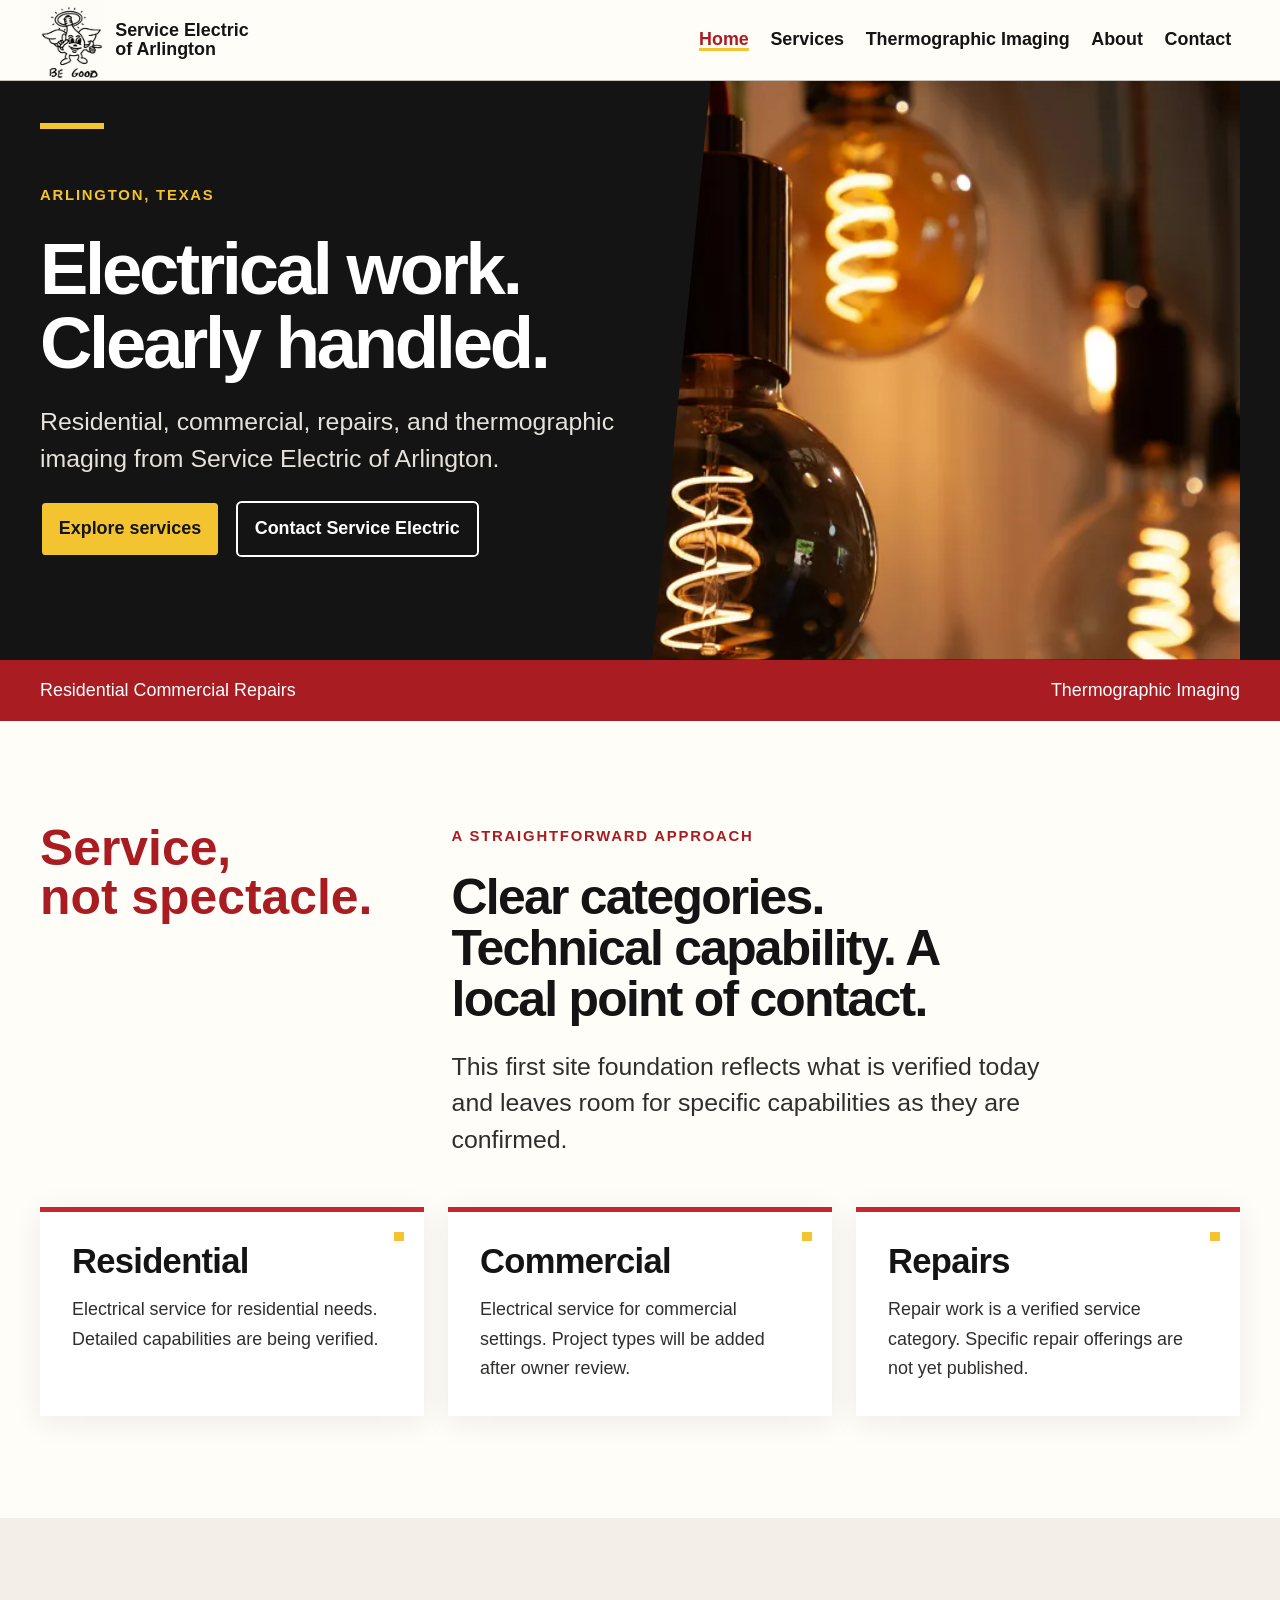
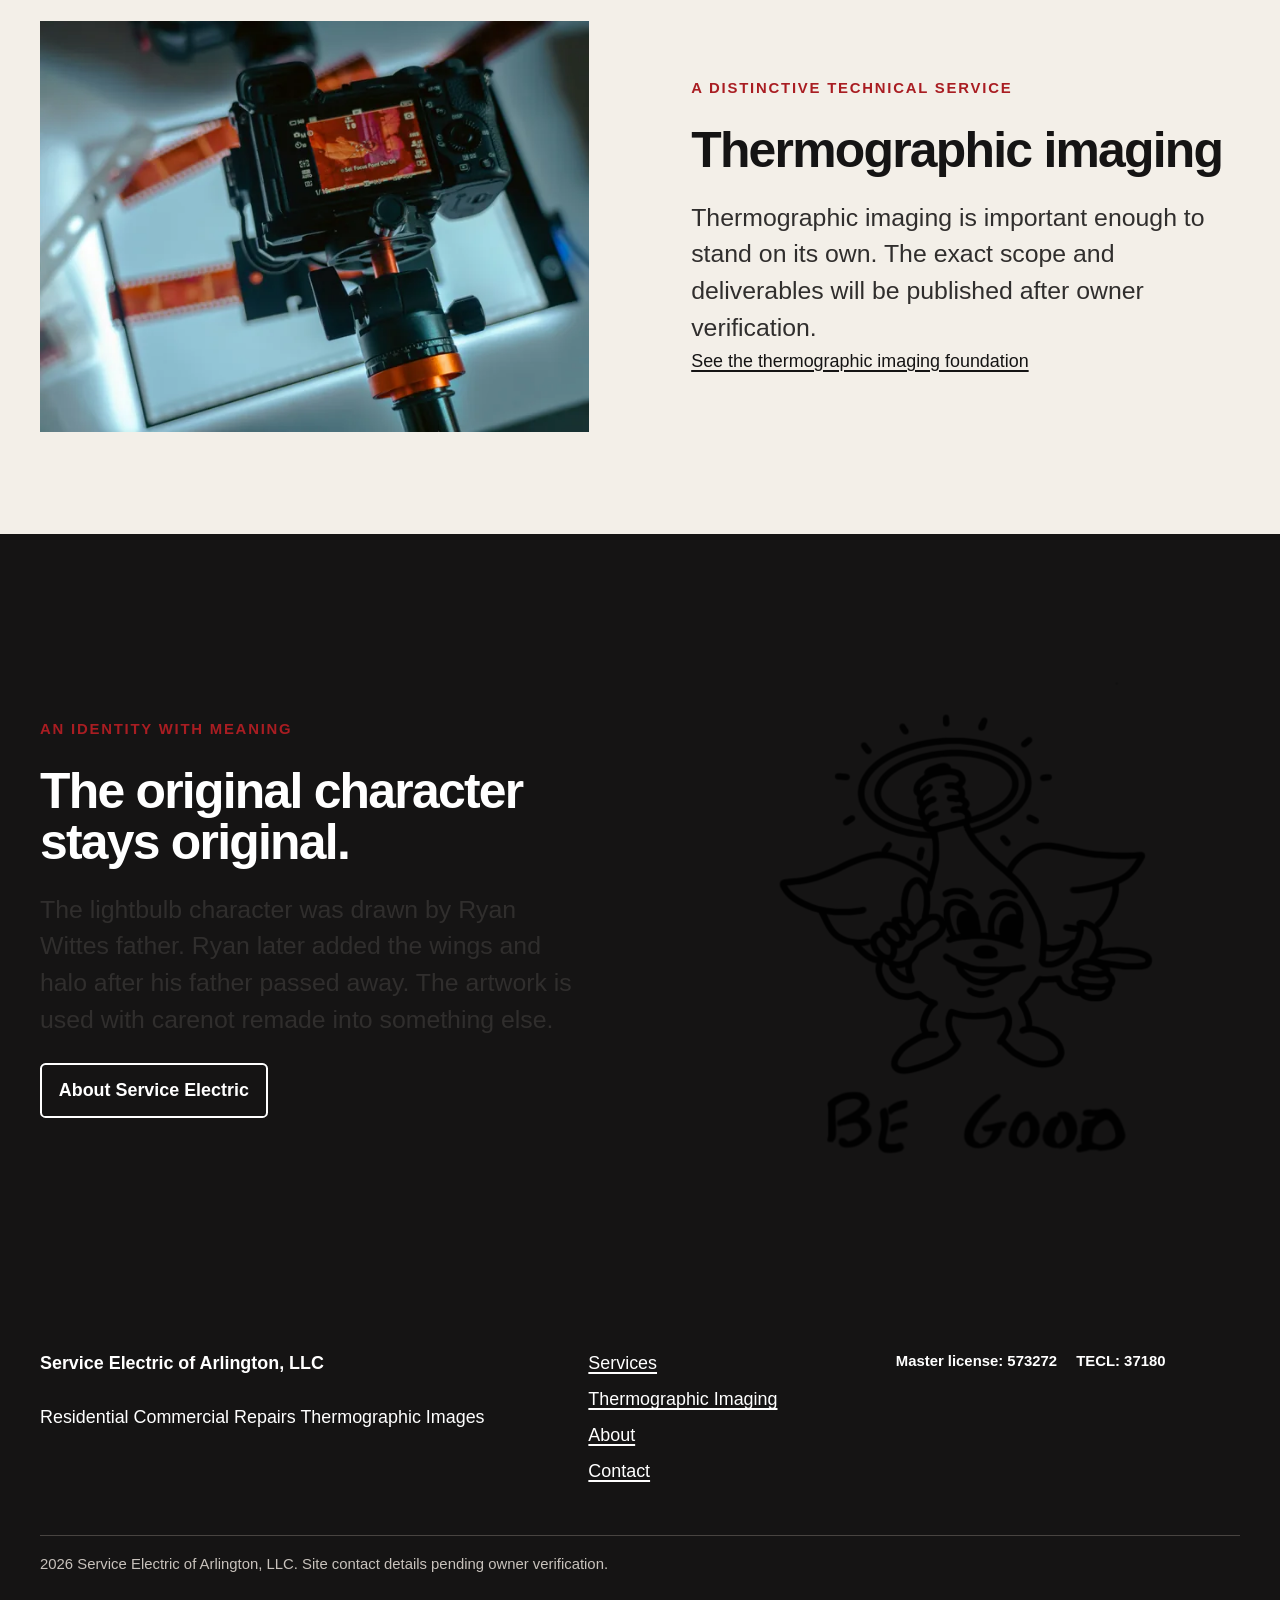
==== index.html @ 39709238 "SERVICE ELECTRIC CHECKPOINT 1 - INITIAL SITE FOUNDATION" ====
<!doctype html>
<html lang="en">
<head>
  <meta charset="utf-8"><meta name="viewport" content="width=device-width, initial-scale=1">
  <title>Service Electric of Arlington | Electrical Contractor</title>
  <meta name="description" content="Service Electric of Arlington, LLC provides residential, commercial, repair, and thermographic imaging services in Arlington, Texas.">
  <link rel="canonical" href="https://service-electric.example.invalid/" data-placeholder="Replace with verified production URL">
  <meta property="og:type" content="website"><meta property="og:title" content="Service Electric of Arlington, LLC"><meta property="og:description" content="A straightforward electrical contractor serving residential and commercial needs."><meta property="og:url" content="https://service-electric.example.invalid/" data-placeholder="Replace with verified production URL"><meta property="og:image" content="https://service-electric.example.invalid/assets/optimized/images/service-electric-logo-640.webp" data-placeholder="Replace origin before launch">
  <meta name="twitter:card" content="summary"><meta name="twitter:title" content="Service Electric of Arlington, LLC"><meta name="twitter:description" content="Residential. Commercial. Repairs. Thermographic imaging."><meta name="twitter:image" content="https://service-electric.example.invalid/assets/optimized/images/service-electric-logo-640.webp" data-placeholder="Replace origin before launch">
  <link rel="icon" href="/assets/optimized/images/service-electric-logo-160.webp" type="image/webp"><link rel="stylesheet" href="/assets/optimized/css/tokens.css"><link rel="stylesheet" href="/assets/optimized/css/base.css"><link rel="stylesheet" href="/assets/optimized/css/components.css"><link rel="stylesheet" href="/assets/optimized/css/pages.css"><script src="/assets/optimized/js/navigation.js" defer></script>
  <script type="application/ld+json">{"@context":"https://schema.org","@type":"Electrician","name":"Service Electric of Arlington, LLC","description":"Residential and commercial electrical services, repairs, and thermographic imaging.","identifier":[{"@type":"PropertyValue","name":"Master license","value":"573272"},{"@type":"PropertyValue","name":"Texas Electrical Contractor License","value":"37180"}]}</script>
</head>
<body><a class="skip-link" href="#main">Skip to main content</a>
<header class="site-header"><div class="shell nav-wrap"><a class="brand" href="/" aria-label="Service Electric of Arlington home"><img src="/assets/optimized/images/service-electric-logo-160.webp" width="160" height="199" alt=""><span>Service Electric<br>of Arlington</span></a><button class="nav-toggle" type="button" data-nav-toggle aria-expanded="false" aria-controls="site-navigation">Menu</button><nav class="site-nav" id="site-navigation" data-navigation data-open="false" aria-label="Primary"><ul><li><a href="/" aria-current="page">Home</a></li><li><a href="/services.html">Services</a></li><li><a href="/thermographic-imaging.html">Thermographic Imaging</a></li><li><a href="/about.html">About</a></li><li><a href="/contact.html">Contact</a></li></ul></nav></div></header>
<main id="main">
  <section class="hero"><div class="shell hero__grid"><div class="hero__copy stack"><p class="eyebrow">Arlington, Texas</p><h1>Electrical work.<br>Clearly handled.</h1><p class="kicker">Residential, commercial, repairs, and thermographic imaging from Service Electric of Arlington.</p><div class="button-row"><a class="button" href="/services.html">Explore services</a><a class="button button--outline" href="/contact.html">Contact Service Electric</a></div></div><picture class="hero__media"><source srcset="/assets/optimized/images/hero-lighting-720.webp 720w, /assets/optimized/images/hero-lighting-1200.webp 1200w, /assets/optimized/images/hero-lighting-1800.webp 1800w" sizes="(min-width: 768px) 50vw, 100vw"><img src="/assets/optimized/images/hero-lighting-1200.webp" width="1200" height="800" alt="Warm exposed lightbulbs in an interior setting" fetchpriority="high"></picture></div></section>
  <div class="meta-strip"><div class="shell meta-strip__inner"><p>Residential <span aria-hidden="true"></span> Commercial <span aria-hidden="true"></span> Repairs</p><p>Thermographic Imaging</p></div></div>
  <section class="section"><div class="shell"><div class="home-proof"><p class="home-proof__mark">Service,<br>not spectacle.</p><div class="stack reading"><p class="eyebrow">A straightforward approach</p><h2>Clear categories. Technical capability. A local point of contact.</h2><p class="kicker">This first site foundation reflects what is verified today and leaves room for specific capabilities as they are confirmed.</p></div></div><div class="cards"><article class="card"><h3>Residential</h3><p>Electrical service for residential needs. Detailed capabilities are being verified.</p></article><article class="card"><h3>Commercial</h3><p>Electrical service for commercial settings. Project types will be added after owner review.</p></article><article class="card"><h3>Repairs</h3><p>Repair work is a verified service category. Specific repair offerings are not yet published.</p></article></div></div></section>
  <section class="section section--paper-deep"><div class="shell media-split"><div class="media-frame"><picture><source srcset="/assets/optimized/images/thermal-camera-640.webp 640w, /assets/optimized/images/thermal-camera-960.webp 960w, /assets/optimized/images/thermal-camera-1440.webp 1440w" sizes="(min-width: 768px) 45vw, 100vw"><img src="/assets/optimized/images/thermal-camera-960.webp" width="960" height="720" alt="Thermal imaging camera positioned near electrical equipment" loading="lazy"></picture></div><div class="stack"><p class="eyebrow">A distinctive technical service</p><h2>Thermographic imaging</h2><p class="kicker">Thermographic imaging is important enough to stand on its own. The exact scope and deliverables will be published after owner verification.</p><a href="/thermographic-imaging.html">See the thermographic imaging foundation</a></div></div></section>
  <section class="section section--ink"><div class="shell media-split media-split--reverse"><img class="about-logo" src="/assets/optimized/images/service-electric-logo-640.webp" width="640" height="797" alt="Service Electric's hand-drawn lightbulb character with wings and a halo" loading="lazy"><div class="stack"><p class="eyebrow">An identity with meaning</p><h2>The original character stays original.</h2><p class="kicker">The lightbulb character was drawn by Ryan Wittes father. Ryan later added the wings and halo after his father passed away. The artwork is used with carenot remade into something else.</p><a class="button button--outline" href="/about.html">About Service Electric</a></div></div></section>
</main>
<footer class="footer"><div class="shell"><div class="footer__grid"><div class="stack"><strong>Service Electric of Arlington, LLC</strong><p>Residential <span aria-hidden="true"></span> Commercial <span aria-hidden="true"></span> Repairs <span aria-hidden="true"></span> Thermographic Images</p></div><nav aria-label="Footer"><ul><li><a href="/services.html">Services</a></li><li><a href="/thermographic-imaging.html">Thermographic Imaging</a></li><li><a href="/about.html">About</a></li><li><a href="/contact.html">Contact</a></li></ul></nav><div class="license-line"><span>Master license: 573272</span><span>TECL: 37180</span></div></div><p class="footer__bottom"> <span id="copyright-year">2026</span> Service Electric of Arlington, LLC. Site contact details pending owner verification.</p></div></footer>
</body></html>
---- assets/optimized/css/tokens.css ----
:root {
  --red-700: #a91d22;
  --red-600: #c6262d;
  --red-500: #de3036;
  --yellow-500: #f4c430;
  --yellow-300: #ffe078;
  --ink-950: #151414;
  --ink-800: #302e2d;
  --steel-600: #666260;
  --steel-300: #c8c2bc;
  --paper: #fffdf8;
  --paper-deep: #f3efe8;
  --white: #fff;
  --thermal-blue: #283b76;
  --font-sans: "Arial", "Helvetica Neue", sans-serif;
  --font-display: "Arial Narrow", "Roboto Condensed", "Helvetica Neue", sans-serif;
  --step--1: clamp(0.84rem, 0.81rem + 0.15vw, 0.94rem);
  --step-0: clamp(1rem, 0.96rem + 0.2vw, 1.13rem);
  --step-1: clamp(1.2rem, 1.08rem + 0.59vw, 1.58rem);
  --step-2: clamp(1.44rem, 1.2rem + 1.2vw, 2.2rem);
  --step-3: clamp(1.73rem, 1.26rem + 2.32vw, 3.2rem);
  --step-4: clamp(2.07rem, 1.25rem + 4.1vw, 4.7rem);
  --space-1: 0.5rem;
  --space-2: 0.75rem;
  --space-3: 1rem;
  --space-4: 1.5rem;
  --space-5: 2rem;
  --space-6: 3rem;
  --space-7: clamp(4rem, 8vw, 7rem);
  --content: 75rem;
  --reading: 43rem;
  --radius: 0.35rem;
  --shadow: 0 1.25rem 3.5rem rgb(21 20 20 / 14%);
}
---- assets/optimized/css/base.css ----
*, *::before, *::after { box-sizing: border-box; }
html { color-scheme: light; scroll-behavior: smooth; }
body {
  margin: 0;
  background: var(--paper);
  color: var(--ink-950);
  font-family: var(--font-sans);
  font-size: var(--step-0);
  line-height: 1.65;
  text-rendering: optimizeLegibility;
}
img { display: block; max-width: 100%; height: auto; }
a { color: inherit; text-decoration-thickness: 0.09em; text-underline-offset: 0.18em; }
a:hover { text-decoration-color: var(--red-600); }
button, input, textarea { font: inherit; }
button { cursor: pointer; }
:focus-visible { outline: 0.2rem solid var(--yellow-500); outline-offset: 0.2rem; }
h1, h2, h3 { font-family: var(--font-display); line-height: 1.02; margin: 0; text-wrap: balance; }
h1 { font-size: var(--step-4); letter-spacing: -0.045em; }
h2 { font-size: var(--step-3); letter-spacing: -0.035em; }
h3 { font-size: var(--step-2); letter-spacing: -0.02em; }
p { margin: 0; }
ul { margin: 0; padding: 0; }
.skip-link { position: fixed; top: 0.5rem; left: 0.5rem; z-index: 100; padding: 0.65rem 1rem; background: var(--ink-950); color: var(--white); transform: translateY(-150%); }
.skip-link:focus { transform: none; }
.shell { width: min(100% - 2rem, var(--content)); margin-inline: auto; }
.reading { max-width: var(--reading); }
.eyebrow { color: var(--red-700); font-size: var(--step--1); font-weight: 800; letter-spacing: 0.12em; text-transform: uppercase; }
.kicker { max-width: 38rem; color: var(--ink-800); font-size: var(--step-1); line-height: 1.48; }
.stack > * + * { margin-top: var(--space-4); }
.section { padding-block: var(--space-7); }
.section--ink { background: var(--ink-950); color: var(--white); }
.section--paper-deep { background: var(--paper-deep); }
.button { display: inline-flex; min-height: 3rem; align-items: center; justify-content: center; border: 0.13rem solid var(--ink-950); border-radius: var(--radius); padding: 0.7rem 1.05rem; background: var(--yellow-500); color: var(--ink-950); font-weight: 800; text-decoration: none; }
.button:hover { background: var(--yellow-300); text-decoration: none; }
.button--outline { background: transparent; color: currentColor; border-color: currentColor; }
.button--outline:hover { background: var(--white); color: var(--ink-950); }
.button-row { display: flex; flex-wrap: wrap; gap: var(--space-3); }
.notice { border-left: 0.3rem solid var(--yellow-500); padding: var(--space-4); background: var(--paper-deep); color: var(--ink-800); }
.license-line { display: flex; flex-wrap: wrap; gap: 0.4rem 1.2rem; font-size: var(--step--1); font-weight: 700; }
@media (prefers-reduced-motion: reduce) { html { scroll-behavior: auto; } *, *::before, *::after { animation-duration: 0.01ms !important; animation-iteration-count: 1 !important; transition-duration: 0.01ms !important; } }
---- assets/optimized/css/components.css ----
.site-header { position: relative; z-index: 20; border-bottom: 1px solid var(--steel-300); background: rgb(255 253 248 / 96%); }
.nav-wrap { min-height: 5rem; display: flex; align-items: center; justify-content: space-between; gap: 1rem; }
.brand { display: flex; align-items: center; gap: 0.7rem; font-weight: 900; line-height: 1.05; text-decoration: none; }
.brand img { width: 4rem; height: auto; mix-blend-mode: multiply; }
.brand span { max-width: 11rem; }
.nav-toggle { display: inline-flex; min-width: 3rem; min-height: 3rem; align-items: center; justify-content: center; border: 0.1rem solid var(--ink-950); border-radius: var(--radius); background: transparent; font-weight: 800; }
.site-nav { display: none; position: absolute; inset: 100% 0 auto; border-bottom: 1px solid var(--steel-300); background: var(--paper); padding: 1rem; box-shadow: var(--shadow); }
.site-nav[data-open="true"] { display: block; }
.site-nav ul { list-style: none; }
.site-nav a { display: block; min-height: 2.75rem; padding: 0.6rem; font-weight: 750; text-decoration: none; }
.site-nav a[aria-current="page"] { color: var(--red-700); text-decoration: underline; text-decoration-color: var(--yellow-500); text-decoration-thickness: 0.2rem; }
.hero { overflow: hidden; background: var(--ink-950); color: var(--white); }
.hero__grid { display: grid; }
.hero__copy { position: relative; z-index: 1; padding-block: clamp(3.5rem, 8vw, 7.5rem); }
.hero__copy::before { content: ""; position: absolute; width: 4rem; height: 0.42rem; top: 2.6rem; background: var(--yellow-500); }
.hero__media { min-height: 19rem; }
.hero__media img { width: 100%; height: 100%; object-fit: cover; }
.hero .eyebrow { color: var(--yellow-500); }
.hero .kicker { color: #e5e1db; }
.page-intro { border-bottom: 1px solid var(--steel-300); padding-block: clamp(3rem, 7vw, 6rem); }
.page-intro__grid { display: grid; gap: var(--space-5); }
.cards { display: grid; gap: var(--space-4); margin-top: var(--space-6); }
.card { position: relative; border-top: 0.32rem solid var(--red-600); padding: var(--space-5); background: var(--white); box-shadow: 0 0.4rem 1.8rem rgb(21 20 20 / 8%); }
.card::after { content: ""; position: absolute; right: 1.25rem; top: 1.25rem; width: 0.6rem; height: 0.6rem; background: var(--yellow-500); }
.card p { margin-top: var(--space-3); color: var(--ink-800); }
.media-split { display: grid; gap: var(--space-5); align-items: center; }
.media-frame { position: relative; }
.media-frame::after { content: ""; position: absolute; inset: auto -0.55rem -0.55rem auto; width: 45%; height: 35%; z-index: -1; background: var(--yellow-500); }
.media-frame img { width: 100%; aspect-ratio: 4 / 3; object-fit: cover; }
.service-list { list-style: none; display: grid; gap: 1px; background: var(--steel-300); border: 1px solid var(--steel-300); }
.service-list li { display: grid; gap: 0.35rem; padding: var(--space-4); background: var(--paper); }
.service-list strong { font-size: var(--step-1); }
.meta-strip { background: var(--red-700); color: var(--white); }
.meta-strip__inner { display: flex; flex-wrap: wrap; justify-content: space-between; gap: 1rem; padding-block: 1rem; }
.footer { padding-block: var(--space-6) var(--space-4); background: var(--ink-950); color: var(--white); }
.footer__grid { display: grid; gap: var(--space-5); }
.footer img { width: 8rem; padding: 0.4rem; background: var(--white); mix-blend-mode: screen; }
.footer nav ul { list-style: none; display: grid; gap: 0.4rem; }
.footer__bottom { margin-top: var(--space-6); padding-top: var(--space-3); border-top: 1px solid #484441; color: #c8c2bc; font-size: var(--step--1); }
.contact-grid { display: grid; gap: var(--space-4); }
.contact-slot { min-height: 9rem; border: 1px dashed var(--steel-600); padding: var(--space-4); }
.contact-slot dt { font-weight: 800; }
.contact-slot dd { margin: 0.4rem 0 0; color: var(--steel-600); }
@media (min-width: 48rem) {
  .nav-toggle { display: none; }
  .site-nav { display: block; position: static; border: 0; background: transparent; padding: 0; box-shadow: none; }
  .site-nav ul { display: flex; align-items: center; gap: 0.25rem; }
  .site-nav a { padding-inline: 0.55rem; }
  .hero__grid { grid-template-columns: minmax(0, 1.02fr) minmax(21rem, 0.98fr); }
  .hero__media { min-height: 36rem; clip-path: polygon(10% 0, 100% 0, 100% 100%, 0 100%); }
  .cards { grid-template-columns: repeat(3, 1fr); }
  .media-split { grid-template-columns: repeat(2, minmax(0, 1fr)); gap: clamp(3rem, 8vw, 7rem); }
  .media-split--reverse > :first-child { order: 2; }
  .page-intro__grid { grid-template-columns: 0.9fr 1.1fr; align-items: end; }
  .contact-grid { grid-template-columns: repeat(2, 1fr); }
  .footer__grid { grid-template-columns: 1.5fr 0.8fr 1fr; }
}
---- assets/optimized/css/pages.css ----
.home-proof { display: grid; gap: var(--space-5); }
.home-proof__mark { color: var(--red-700); font-family: var(--font-display); font-size: var(--step-3); font-weight: 900; line-height: 1; }
.thermal-band { position: relative; background: var(--thermal-blue); color: var(--white); }
.thermal-band::before { content: ""; position: absolute; inset: 0; opacity: 0.13; background: linear-gradient(115deg, var(--thermal-blue), var(--red-500) 65%, var(--yellow-500)); }
.thermal-band .shell { position: relative; }
.process { counter-reset: steps; display: grid; gap: var(--space-4); list-style: none; }
.process li { counter-increment: steps; display: grid; grid-template-columns: 3rem 1fr; gap: 1rem; align-items: start; }
.process li::before { content: counter(steps, decimal-leading-zero); color: var(--red-700); font-size: var(--step-1); font-weight: 900; }
.about-logo { width: min(100%, 29rem); margin-inline: auto; padding: 2rem; background: var(--white); mix-blend-mode: multiply; }
.fact-list { list-style: none; border-top: 1px solid var(--steel-300); }
.fact-list li { display: grid; grid-template-columns: minmax(8rem, 0.45fr) 1fr; gap: 1rem; padding-block: 0.9rem; border-bottom: 1px solid var(--steel-300); }
.fact-list strong { color: var(--red-700); }
@media (min-width: 48rem) { .home-proof { grid-template-columns: 0.65fr 1.35fr; align-items: start; } .process { grid-template-columns: repeat(3, 1fr); } .process li { grid-template-columns: 1fr; } }
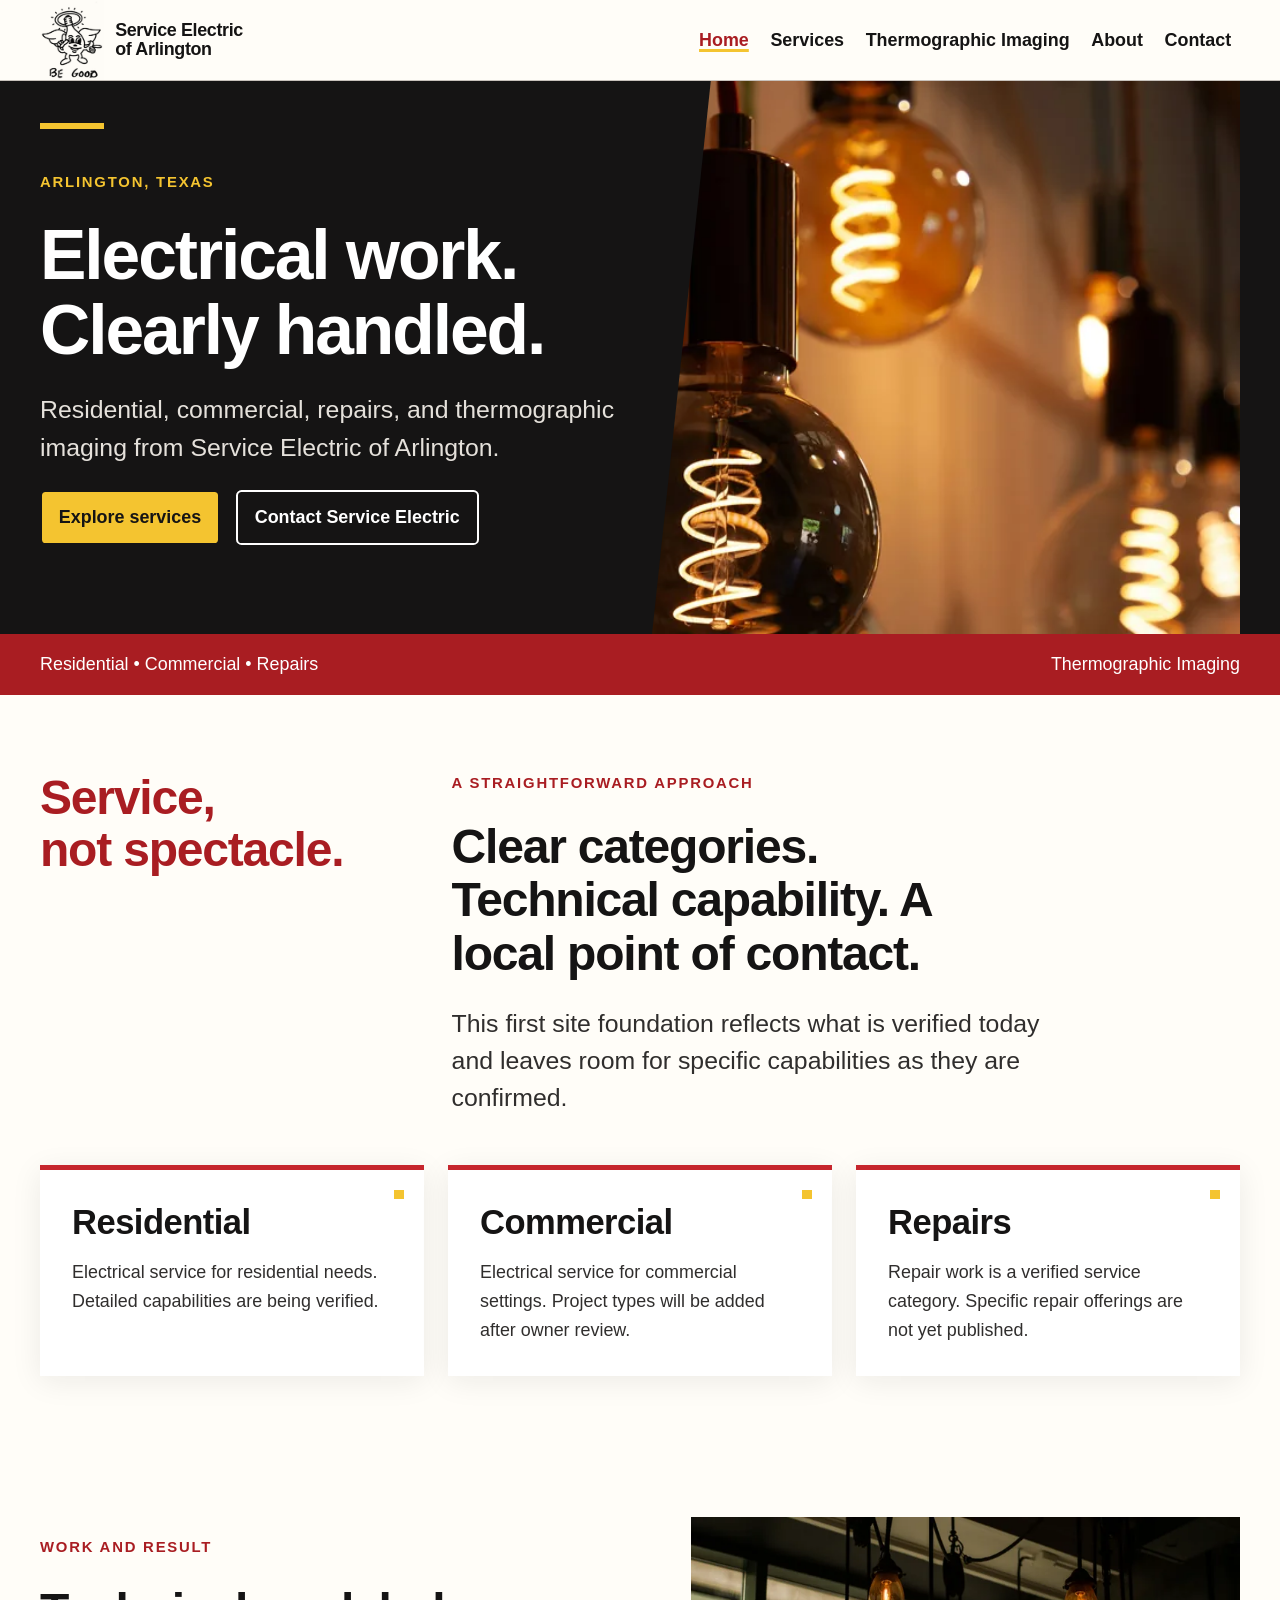
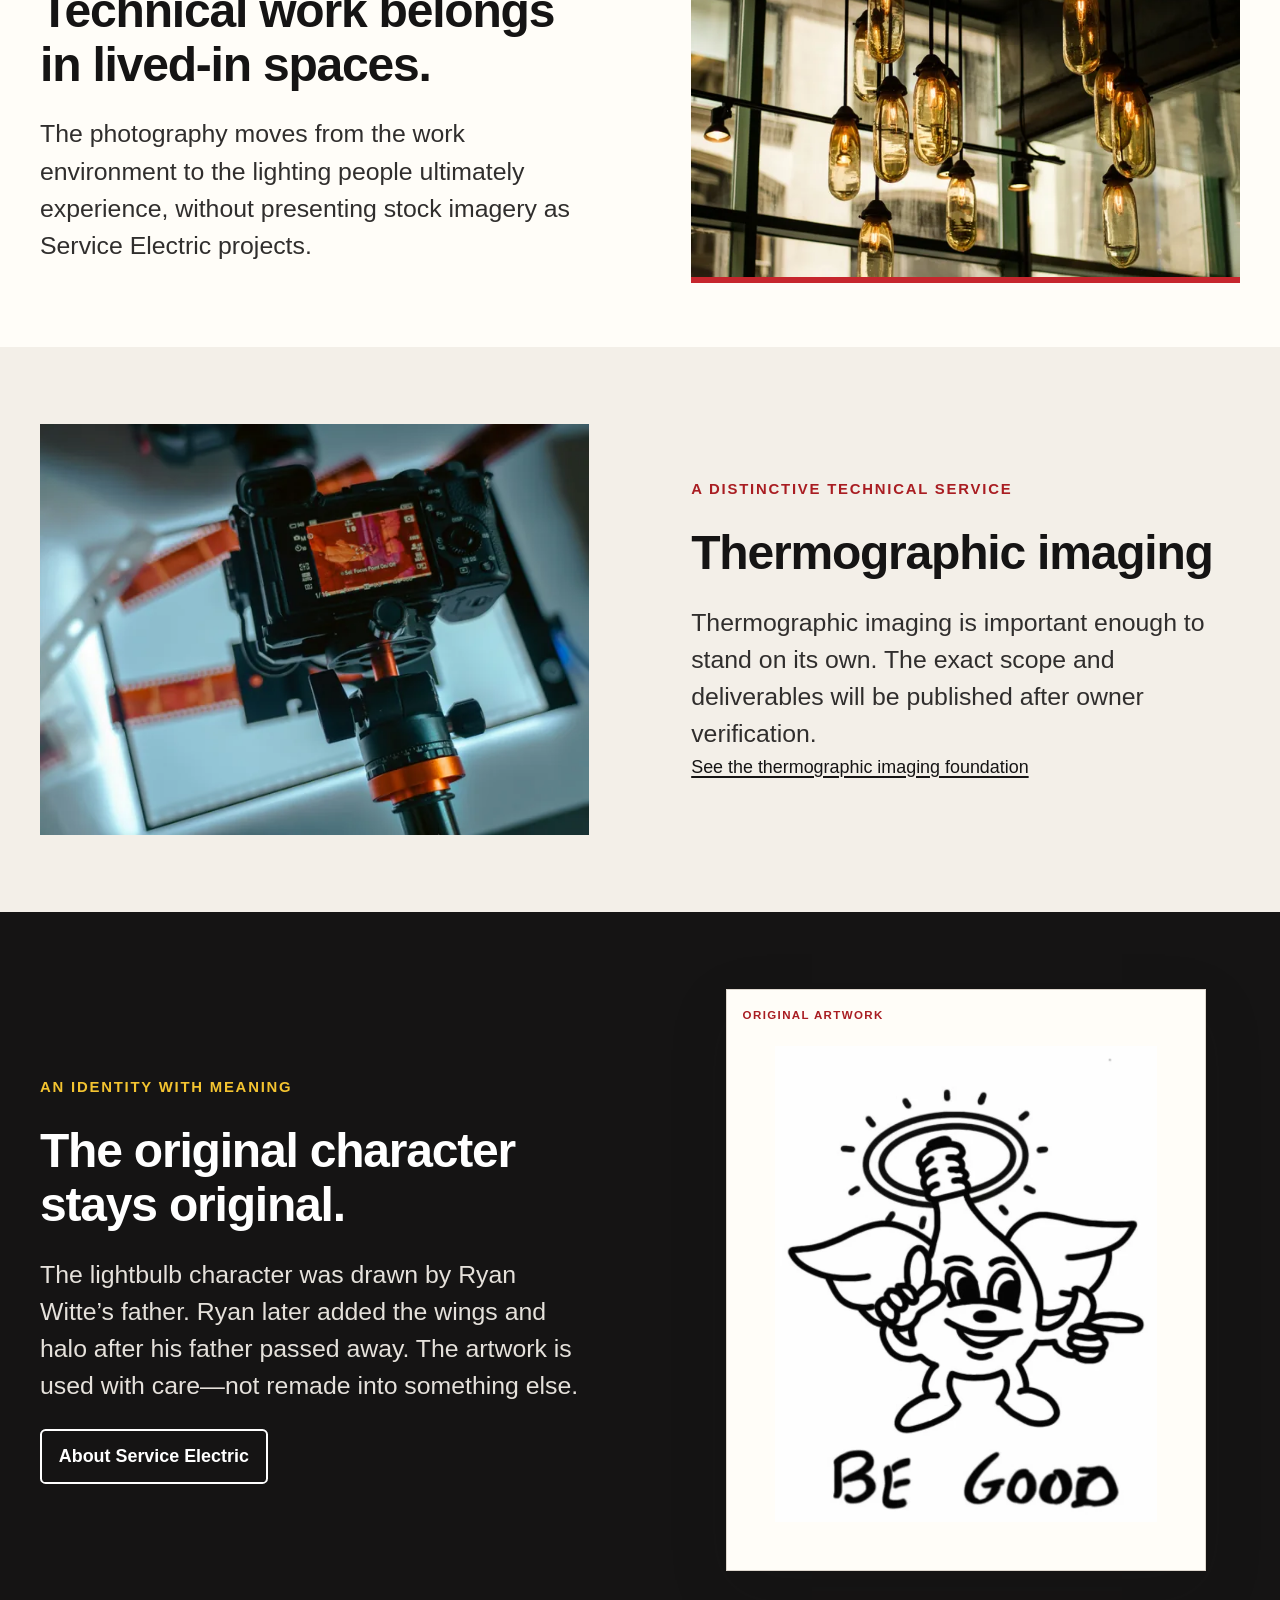
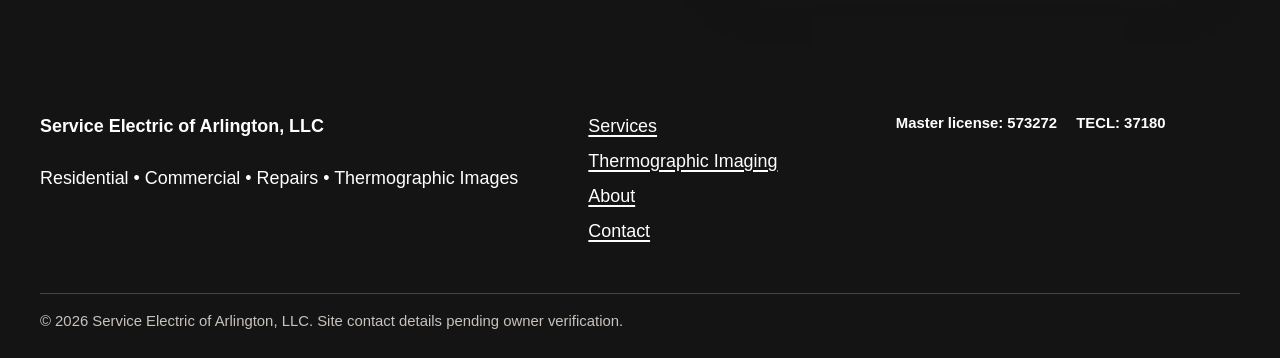
==== commit bebaebd1: "SERVICE ELECTRIC CHECKPOINT 2 - VISUAL REFINEMENT" ====
--- a/index.html
+++ b/index.html
@@ -13,13 +13,14 @@
 <body><a class="skip-link" href="#main">Skip to main content</a>
 <header class="site-header"><div class="shell nav-wrap"><a class="brand" href="/" aria-label="Service Electric of Arlington home"><img src="/assets/optimized/images/service-electric-logo-160.webp" width="160" height="199" alt=""><span>Service Electric<br>of Arlington</span></a><button class="nav-toggle" type="button" data-nav-toggle aria-expanded="false" aria-controls="site-navigation">Menu</button><nav class="site-nav" id="site-navigation" data-navigation data-open="false" aria-label="Primary"><ul><li><a href="/" aria-current="page">Home</a></li><li><a href="/services.html">Services</a></li><li><a href="/thermographic-imaging.html">Thermographic Imaging</a></li><li><a href="/about.html">About</a></li><li><a href="/contact.html">Contact</a></li></ul></nav></div></header>
 <main id="main">
-  <section class="hero"><div class="shell hero__grid"><div class="hero__copy stack"><p class="eyebrow">Arlington, Texas</p><h1>Electrical work.<br>Clearly handled.</h1><p class="kicker">Residential, commercial, repairs, and thermographic imaging from Service Electric of Arlington.</p><div class="button-row"><a class="button" href="/services.html">Explore services</a><a class="button button--outline" href="/contact.html">Contact Service Electric</a></div></div><picture class="hero__media"><source srcset="/assets/optimized/images/hero-lighting-720.webp 720w, /assets/optimized/images/hero-lighting-1200.webp 1200w, /assets/optimized/images/hero-lighting-1800.webp 1800w" sizes="(min-width: 768px) 50vw, 100vw"><img src="/assets/optimized/images/hero-lighting-1200.webp" width="1200" height="800" alt="Warm exposed lightbulbs in an interior setting" fetchpriority="high"></picture></div></section>
-  <div class="meta-strip"><div class="shell meta-strip__inner"><p>Residential <span aria-hidden="true"></span> Commercial <span aria-hidden="true"></span> Repairs</p><p>Thermographic Imaging</p></div></div>
+  <section class="hero"><div class="shell hero__grid"><div class="hero__copy stack"><p class="eyebrow">Arlington, Texas</p><h1>Electrical work. Clearly handled.</h1><p class="kicker">Residential, commercial, repairs, and thermographic imaging from Service Electric of Arlington.</p><div class="button-row"><a class="button" href="/services.html">Explore services</a><a class="button button--outline" href="/contact.html">Contact Service Electric</a></div></div><picture class="hero__media"><source srcset="/assets/optimized/images/hero-lighting-720.webp 720w, /assets/optimized/images/hero-lighting-1200.webp 1200w, /assets/optimized/images/hero-lighting-1800.webp 1800w" sizes="(min-width: 768px) 50vw, 100vw"><img src="/assets/optimized/images/hero-lighting-1200.webp" width="1200" height="800" alt="Warm exposed lightbulbs in an interior setting" fetchpriority="high"></picture></div></section>
+  <div class="meta-strip"><div class="shell meta-strip__inner"><p>Residential <span aria-hidden="true">&bull;</span> Commercial <span aria-hidden="true">&bull;</span> Repairs</p><p>Thermographic Imaging</p></div></div>
   <section class="section"><div class="shell"><div class="home-proof"><p class="home-proof__mark">Service,<br>not spectacle.</p><div class="stack reading"><p class="eyebrow">A straightforward approach</p><h2>Clear categories. Technical capability. A local point of contact.</h2><p class="kicker">This first site foundation reflects what is verified today and leaves room for specific capabilities as they are confirmed.</p></div></div><div class="cards"><article class="card"><h3>Residential</h3><p>Electrical service for residential needs. Detailed capabilities are being verified.</p></article><article class="card"><h3>Commercial</h3><p>Electrical service for commercial settings. Project types will be added after owner review.</p></article><article class="card"><h3>Repairs</h3><p>Repair work is a verified service category. Specific repair offerings are not yet published.</p></article></div></div></section>
+  <section class="section section--compact"><div class="shell media-split"><div class="stack"><p class="eyebrow">Work and result</p><h2>Technical work belongs in lived-in spaces.</h2><p class="kicker">The photography moves from the work environment to the lighting people ultimately experience, without presenting stock imagery as Service Electric projects.</p></div><div class="wide-photo"><picture><source srcset="/assets/optimized/images/finished-lighting-720.webp 720w, /assets/optimized/images/finished-lighting-1200.webp 1200w, /assets/optimized/images/finished-lighting-1800.webp 1800w" sizes="(min-width: 768px) 48vw, 100vw"><img src="/assets/optimized/images/finished-lighting-1200.webp" width="1200" height="800" alt="Warm pendant lighting in a finished interior" loading="lazy"></picture></div></div></section>
   <section class="section section--paper-deep"><div class="shell media-split"><div class="media-frame"><picture><source srcset="/assets/optimized/images/thermal-camera-640.webp 640w, /assets/optimized/images/thermal-camera-960.webp 960w, /assets/optimized/images/thermal-camera-1440.webp 1440w" sizes="(min-width: 768px) 45vw, 100vw"><img src="/assets/optimized/images/thermal-camera-960.webp" width="960" height="720" alt="Thermal imaging camera positioned near electrical equipment" loading="lazy"></picture></div><div class="stack"><p class="eyebrow">A distinctive technical service</p><h2>Thermographic imaging</h2><p class="kicker">Thermographic imaging is important enough to stand on its own. The exact scope and deliverables will be published after owner verification.</p><a href="/thermographic-imaging.html">See the thermographic imaging foundation</a></div></div></section>
-  <section class="section section--ink"><div class="shell media-split media-split--reverse"><img class="about-logo" src="/assets/optimized/images/service-electric-logo-640.webp" width="640" height="797" alt="Service Electric's hand-drawn lightbulb character with wings and a halo" loading="lazy"><div class="stack"><p class="eyebrow">An identity with meaning</p><h2>The original character stays original.</h2><p class="kicker">The lightbulb character was drawn by Ryan Wittes father. Ryan later added the wings and halo after his father passed away. The artwork is used with carenot remade into something else.</p><a class="button button--outline" href="/about.html">About Service Electric</a></div></div></section>
+  <section class="section identity-section"><div class="shell media-split media-split--reverse"><div class="artwork-panel"><img class="about-logo" src="/assets/optimized/images/service-electric-logo-640.webp" width="640" height="797" alt="Service Electric's hand-drawn lightbulb character with wings and a halo" loading="lazy"></div><div class="stack"><p class="eyebrow">An identity with meaning</p><h2>The original character stays original.</h2><p class="kicker">The lightbulb character was drawn by Ryan Witte&rsquo;s father. Ryan later added the wings and halo after his father passed away. The artwork is used with care&mdash;not remade into something else.</p><a class="button button--outline" href="/about.html">About Service Electric</a></div></div></section>
 </main>
-<footer class="footer"><div class="shell"><div class="footer__grid"><div class="stack"><strong>Service Electric of Arlington, LLC</strong><p>Residential <span aria-hidden="true"></span> Commercial <span aria-hidden="true"></span> Repairs <span aria-hidden="true"></span> Thermographic Images</p></div><nav aria-label="Footer"><ul><li><a href="/services.html">Services</a></li><li><a href="/thermographic-imaging.html">Thermographic Imaging</a></li><li><a href="/about.html">About</a></li><li><a href="/contact.html">Contact</a></li></ul></nav><div class="license-line"><span>Master license: 573272</span><span>TECL: 37180</span></div></div><p class="footer__bottom"> <span id="copyright-year">2026</span> Service Electric of Arlington, LLC. Site contact details pending owner verification.</p></div></footer>
+<footer class="footer"><div class="shell"><div class="footer__grid"><div class="stack"><strong>Service Electric of Arlington, LLC</strong><p>Residential <span aria-hidden="true">&bull;</span> Commercial <span aria-hidden="true">&bull;</span> Repairs <span aria-hidden="true">&bull;</span> Thermographic Images</p></div><nav aria-label="Footer"><ul><li><a href="/services.html">Services</a></li><li><a href="/thermographic-imaging.html">Thermographic Imaging</a></li><li><a href="/about.html">About</a></li><li><a href="/contact.html">Contact</a></li></ul></nav><div class="license-line"><span>Master license: 573272</span><span>TECL: 37180</span></div></div><p class="footer__bottom">&copy; <span id="copyright-year">2026</span> Service Electric of Arlington, LLC. Site contact details pending owner verification.</p></div></footer>
 </body></html>
 
 
--- a/assets/optimized/css/tokens.css
+++ b/assets/optimized/css/tokens.css
@@ -12,21 +12,21 @@
   --paper-deep: #f3efe8;
   --white: #fff;
   --thermal-blue: #283b76;
-  --font-sans: "Arial", "Helvetica Neue", sans-serif;
-  --font-display: "Arial Narrow", "Roboto Condensed", "Helvetica Neue", sans-serif;
+  --font-sans: "Segoe UI", "Helvetica Neue", Arial, sans-serif;
+  --font-display: "Trebuchet MS", "Aptos Display", "Segoe UI", Arial, sans-serif;
   --step--1: clamp(0.84rem, 0.81rem + 0.15vw, 0.94rem);
   --step-0: clamp(1rem, 0.96rem + 0.2vw, 1.13rem);
   --step-1: clamp(1.2rem, 1.08rem + 0.59vw, 1.58rem);
   --step-2: clamp(1.44rem, 1.2rem + 1.2vw, 2.2rem);
-  --step-3: clamp(1.73rem, 1.26rem + 2.32vw, 3.2rem);
-  --step-4: clamp(2.07rem, 1.25rem + 4.1vw, 4.7rem);
+  --step-3: clamp(1.8rem, 1.4rem + 2vw, 3rem);
+  --step-4: clamp(2.25rem, 1.55rem + 3.5vw, 4.35rem);
   --space-1: 0.5rem;
   --space-2: 0.75rem;
   --space-3: 1rem;
   --space-4: 1.5rem;
   --space-5: 2rem;
   --space-6: 3rem;
-  --space-7: clamp(4rem, 8vw, 7rem);
+  --space-7: clamp(3.5rem, 6vw, 5.75rem);
   --content: 75rem;
   --reading: 43rem;
   --radius: 0.35rem;
--- a/assets/optimized/css/base.css
+++ b/assets/optimized/css/base.css
@@ -6,7 +6,7 @@
   color: var(--ink-950);
   font-family: var(--font-sans);
   font-size: var(--step-0);
-  line-height: 1.65;
+  line-height: 1.6;
   text-rendering: optimizeLegibility;
 }
 img { display: block; max-width: 100%; height: auto; }
@@ -15,10 +15,10 @@
 button, input, textarea { font: inherit; }
 button { cursor: pointer; }
 :focus-visible { outline: 0.2rem solid var(--yellow-500); outline-offset: 0.2rem; }
-h1, h2, h3 { font-family: var(--font-display); line-height: 1.02; margin: 0; text-wrap: balance; }
-h1 { font-size: var(--step-4); letter-spacing: -0.045em; }
-h2 { font-size: var(--step-3); letter-spacing: -0.035em; }
-h3 { font-size: var(--step-2); letter-spacing: -0.02em; }
+h1, h2, h3 { font-family: var(--font-display); margin: 0; font-weight: 800; text-wrap: balance; }
+h1 { max-width: 15ch; font-size: var(--step-4); line-height: 1.07; letter-spacing: -0.03em; }
+h2 { max-width: 21ch; font-size: var(--step-3); line-height: 1.12; letter-spacing: -0.025em; }
+h3 { font-size: var(--step-2); line-height: 1.18; letter-spacing: -0.015em; }
 p { margin: 0; }
 ul { margin: 0; padding: 0; }
 .skip-link { position: fixed; top: 0.5rem; left: 0.5rem; z-index: 100; padding: 0.65rem 1rem; background: var(--ink-950); color: var(--white); transform: translateY(-150%); }
@@ -26,9 +26,11 @@
 .shell { width: min(100% - 2rem, var(--content)); margin-inline: auto; }
 .reading { max-width: var(--reading); }
 .eyebrow { color: var(--red-700); font-size: var(--step--1); font-weight: 800; letter-spacing: 0.12em; text-transform: uppercase; }
-.kicker { max-width: 38rem; color: var(--ink-800); font-size: var(--step-1); line-height: 1.48; }
+.kicker { max-width: 39rem; color: var(--ink-800); font-size: var(--step-1); line-height: 1.5; }
 .stack > * + * { margin-top: var(--space-4); }
+.stack--tight > * + * { margin-top: var(--space-3); }
 .section { padding-block: var(--space-7); }
+.section--compact { padding-block: clamp(2.75rem, 5vw, 4.5rem); }
 .section--ink { background: var(--ink-950); color: var(--white); }
 .section--paper-deep { background: var(--paper-deep); }
 .button { display: inline-flex; min-height: 3rem; align-items: center; justify-content: center; border: 0.13rem solid var(--ink-950); border-radius: var(--radius); padding: 0.7rem 1.05rem; background: var(--yellow-500); color: var(--ink-950); font-weight: 800; text-decoration: none; }
@@ -39,3 +41,4 @@
 .notice { border-left: 0.3rem solid var(--yellow-500); padding: var(--space-4); background: var(--paper-deep); color: var(--ink-800); }
 .license-line { display: flex; flex-wrap: wrap; gap: 0.4rem 1.2rem; font-size: var(--step--1); font-weight: 700; }
 @media (prefers-reduced-motion: reduce) { html { scroll-behavior: auto; } *, *::before, *::after { animation-duration: 0.01ms !important; animation-iteration-count: 1 !important; transition-duration: 0.01ms !important; } }
+@media (max-width: 30rem) { h1 { max-width: 16ch; } .button-row { align-items: stretch; flex-direction: column; } }
--- a/assets/optimized/css/components.css
+++ b/assets/optimized/css/components.css
@@ -2,7 +2,7 @@
 .nav-wrap { min-height: 5rem; display: flex; align-items: center; justify-content: space-between; gap: 1rem; }
 .brand { display: flex; align-items: center; gap: 0.7rem; font-weight: 900; line-height: 1.05; text-decoration: none; }
 .brand img { width: 4rem; height: auto; mix-blend-mode: multiply; }
-.brand span { max-width: 11rem; }
+.brand span { max-width: 11rem; font-family: var(--font-display); letter-spacing: -0.02em; }
 .nav-toggle { display: inline-flex; min-width: 3rem; min-height: 3rem; align-items: center; justify-content: center; border: 0.1rem solid var(--ink-950); border-radius: var(--radius); background: transparent; font-weight: 800; }
 .site-nav { display: none; position: absolute; inset: 100% 0 auto; border-bottom: 1px solid var(--steel-300); background: var(--paper); padding: 1rem; box-shadow: var(--shadow); }
 .site-nav[data-open="true"] { display: block; }
@@ -11,15 +11,15 @@
 .site-nav a[aria-current="page"] { color: var(--red-700); text-decoration: underline; text-decoration-color: var(--yellow-500); text-decoration-thickness: 0.2rem; }
 .hero { overflow: hidden; background: var(--ink-950); color: var(--white); }
 .hero__grid { display: grid; }
-.hero__copy { position: relative; z-index: 1; padding-block: clamp(3.5rem, 8vw, 7.5rem); }
+.hero__copy { position: relative; z-index: 1; padding-block: clamp(3.75rem, 7vw, 6.25rem); }
 .hero__copy::before { content: ""; position: absolute; width: 4rem; height: 0.42rem; top: 2.6rem; background: var(--yellow-500); }
 .hero__media { min-height: 19rem; }
 .hero__media img { width: 100%; height: 100%; object-fit: cover; }
 .hero .eyebrow { color: var(--yellow-500); }
 .hero .kicker { color: #e5e1db; }
-.page-intro { border-bottom: 1px solid var(--steel-300); padding-block: clamp(3rem, 7vw, 6rem); }
+.page-intro { border-bottom: 1px solid var(--steel-300); padding-block: clamp(3rem, 5.5vw, 5rem); }
 .page-intro__grid { display: grid; gap: var(--space-5); }
-.cards { display: grid; gap: var(--space-4); margin-top: var(--space-6); }
+.cards { display: grid; gap: var(--space-4); margin-top: clamp(2rem, 4vw, 3rem); }
 .card { position: relative; border-top: 0.32rem solid var(--red-600); padding: var(--space-5); background: var(--white); box-shadow: 0 0.4rem 1.8rem rgb(21 20 20 / 8%); }
 .card::after { content: ""; position: absolute; right: 1.25rem; top: 1.25rem; width: 0.6rem; height: 0.6rem; background: var(--yellow-500); }
 .card p { margin-top: var(--space-3); color: var(--ink-800); }
@@ -27,12 +27,20 @@
 .media-frame { position: relative; }
 .media-frame::after { content: ""; position: absolute; inset: auto -0.55rem -0.55rem auto; width: 45%; height: 35%; z-index: -1; background: var(--yellow-500); }
 .media-frame img { width: 100%; aspect-ratio: 4 / 3; object-fit: cover; }
+.photo-pair { display: grid; grid-template-columns: 0.82fr 1.18fr; gap: clamp(0.75rem, 2vw, 1.5rem); align-items: end; }
+.photo-pair picture:first-child { margin-bottom: clamp(1.5rem, 5vw, 4rem); }
+.photo-pair img { width: 100%; height: 100%; object-fit: cover; }
+.photo-pair picture:first-child img { aspect-ratio: 4 / 5; }
+.photo-pair picture:last-child img { aspect-ratio: 4 / 3; }
+.wide-photo { position: relative; overflow: hidden; }
+.wide-photo img { width: 100%; aspect-ratio: 3 / 2; object-fit: cover; }
+.wide-photo::after { content: ""; position: absolute; inset: auto 0 0; height: 0.4rem; background: var(--red-600); }
 .service-list { list-style: none; display: grid; gap: 1px; background: var(--steel-300); border: 1px solid var(--steel-300); }
 .service-list li { display: grid; gap: 0.35rem; padding: var(--space-4); background: var(--paper); }
 .service-list strong { font-size: var(--step-1); }
 .meta-strip { background: var(--red-700); color: var(--white); }
 .meta-strip__inner { display: flex; flex-wrap: wrap; justify-content: space-between; gap: 1rem; padding-block: 1rem; }
-.footer { padding-block: var(--space-6) var(--space-4); background: var(--ink-950); color: var(--white); }
+.footer { padding-block: clamp(2.5rem, 5vw, 4rem) var(--space-4); background: var(--ink-950); color: var(--white); }
 .footer__grid { display: grid; gap: var(--space-5); }
 .footer img { width: 8rem; padding: 0.4rem; background: var(--white); mix-blend-mode: screen; }
 .footer nav ul { list-style: none; display: grid; gap: 0.4rem; }
@@ -41,17 +49,17 @@
 .contact-slot { min-height: 9rem; border: 1px dashed var(--steel-600); padding: var(--space-4); }
 .contact-slot dt { font-weight: 800; }
 .contact-slot dd { margin: 0.4rem 0 0; color: var(--steel-600); }
-@media (min-width: 48rem) {
+@media (min-width: 56rem) {
   .nav-toggle { display: none; }
   .site-nav { display: block; position: static; border: 0; background: transparent; padding: 0; box-shadow: none; }
   .site-nav ul { display: flex; align-items: center; gap: 0.25rem; }
   .site-nav a { padding-inline: 0.55rem; }
   .hero__grid { grid-template-columns: minmax(0, 1.02fr) minmax(21rem, 0.98fr); }
-  .hero__media { min-height: 36rem; clip-path: polygon(10% 0, 100% 0, 100% 100%, 0 100%); }
+  .hero__media { min-height: 34rem; clip-path: polygon(10% 0, 100% 0, 100% 100%, 0 100%); }
   .cards { grid-template-columns: repeat(3, 1fr); }
   .media-split { grid-template-columns: repeat(2, minmax(0, 1fr)); gap: clamp(3rem, 8vw, 7rem); }
   .media-split--reverse > :first-child { order: 2; }
-  .page-intro__grid { grid-template-columns: 0.9fr 1.1fr; align-items: end; }
+  .page-intro__grid { grid-template-columns: 1.15fr 0.85fr; align-items: end; }
   .contact-grid { grid-template-columns: repeat(2, 1fr); }
   .footer__grid { grid-template-columns: 1.5fr 0.8fr 1fr; }
 }
--- a/assets/optimized/css/pages.css
+++ b/assets/optimized/css/pages.css
@@ -1,13 +1,21 @@
 .home-proof { display: grid; gap: var(--space-5); }
-.home-proof__mark { color: var(--red-700); font-family: var(--font-display); font-size: var(--step-3); font-weight: 900; line-height: 1; }
+.home-proof__mark { color: var(--red-700); font-family: var(--font-display); font-size: var(--step-3); font-weight: 800; line-height: 1.08; letter-spacing: -0.025em; }
 .thermal-band { position: relative; background: var(--thermal-blue); color: var(--white); }
 .thermal-band::before { content: ""; position: absolute; inset: 0; opacity: 0.13; background: linear-gradient(115deg, var(--thermal-blue), var(--red-500) 65%, var(--yellow-500)); }
 .thermal-band .shell { position: relative; }
 .process { counter-reset: steps; display: grid; gap: var(--space-4); list-style: none; }
 .process li { counter-increment: steps; display: grid; grid-template-columns: 3rem 1fr; gap: 1rem; align-items: start; }
 .process li::before { content: counter(steps, decimal-leading-zero); color: var(--red-700); font-size: var(--step-1); font-weight: 900; }
-.about-logo { width: min(100%, 29rem); margin-inline: auto; padding: 2rem; background: var(--white); mix-blend-mode: multiply; }
+.identity-section { background: var(--ink-950); color: var(--white); }
+.identity-section .eyebrow { color: var(--yellow-500); }
+.identity-section .kicker { color: #e5e1db; }
+.artwork-panel { position: relative; width: min(100%, 30rem); margin-inline: auto; padding: clamp(2.5rem, 5vw, 3.5rem) clamp(1.5rem, 4vw, 3rem) clamp(1.5rem, 4vw, 3rem); background: var(--paper); border: 1px solid #ded7ce; box-shadow: var(--shadow); }
+.artwork-panel::before { content: "Original artwork"; position: absolute; inset: 1rem auto auto 1rem; color: var(--red-700); font-size: 0.72rem; font-weight: 800; letter-spacing: 0.12em; text-transform: uppercase; }
+.about-logo { width: 100%; margin-inline: auto; background: var(--paper); }
+.thermal-gallery { display: grid; gap: var(--space-4); margin-top: clamp(2rem, 5vw, 4rem); }
+.thermal-gallery img { width: 100%; aspect-ratio: 4 / 3; object-fit: cover; }
+.thermal-gallery picture:nth-child(2) { margin-top: clamp(0rem, 4vw, 3rem); }
 .fact-list { list-style: none; border-top: 1px solid var(--steel-300); }
 .fact-list li { display: grid; grid-template-columns: minmax(8rem, 0.45fr) 1fr; gap: 1rem; padding-block: 0.9rem; border-bottom: 1px solid var(--steel-300); }
 .fact-list strong { color: var(--red-700); }
-@media (min-width: 48rem) { .home-proof { grid-template-columns: 0.65fr 1.35fr; align-items: start; } .process { grid-template-columns: repeat(3, 1fr); } .process li { grid-template-columns: 1fr; } }
+@media (min-width: 56rem) { .home-proof { grid-template-columns: 0.65fr 1.35fr; align-items: start; } .process { grid-template-columns: repeat(3, 1fr); } .process li { grid-template-columns: 1fr; } .thermal-gallery { grid-template-columns: repeat(2, 1fr); } }
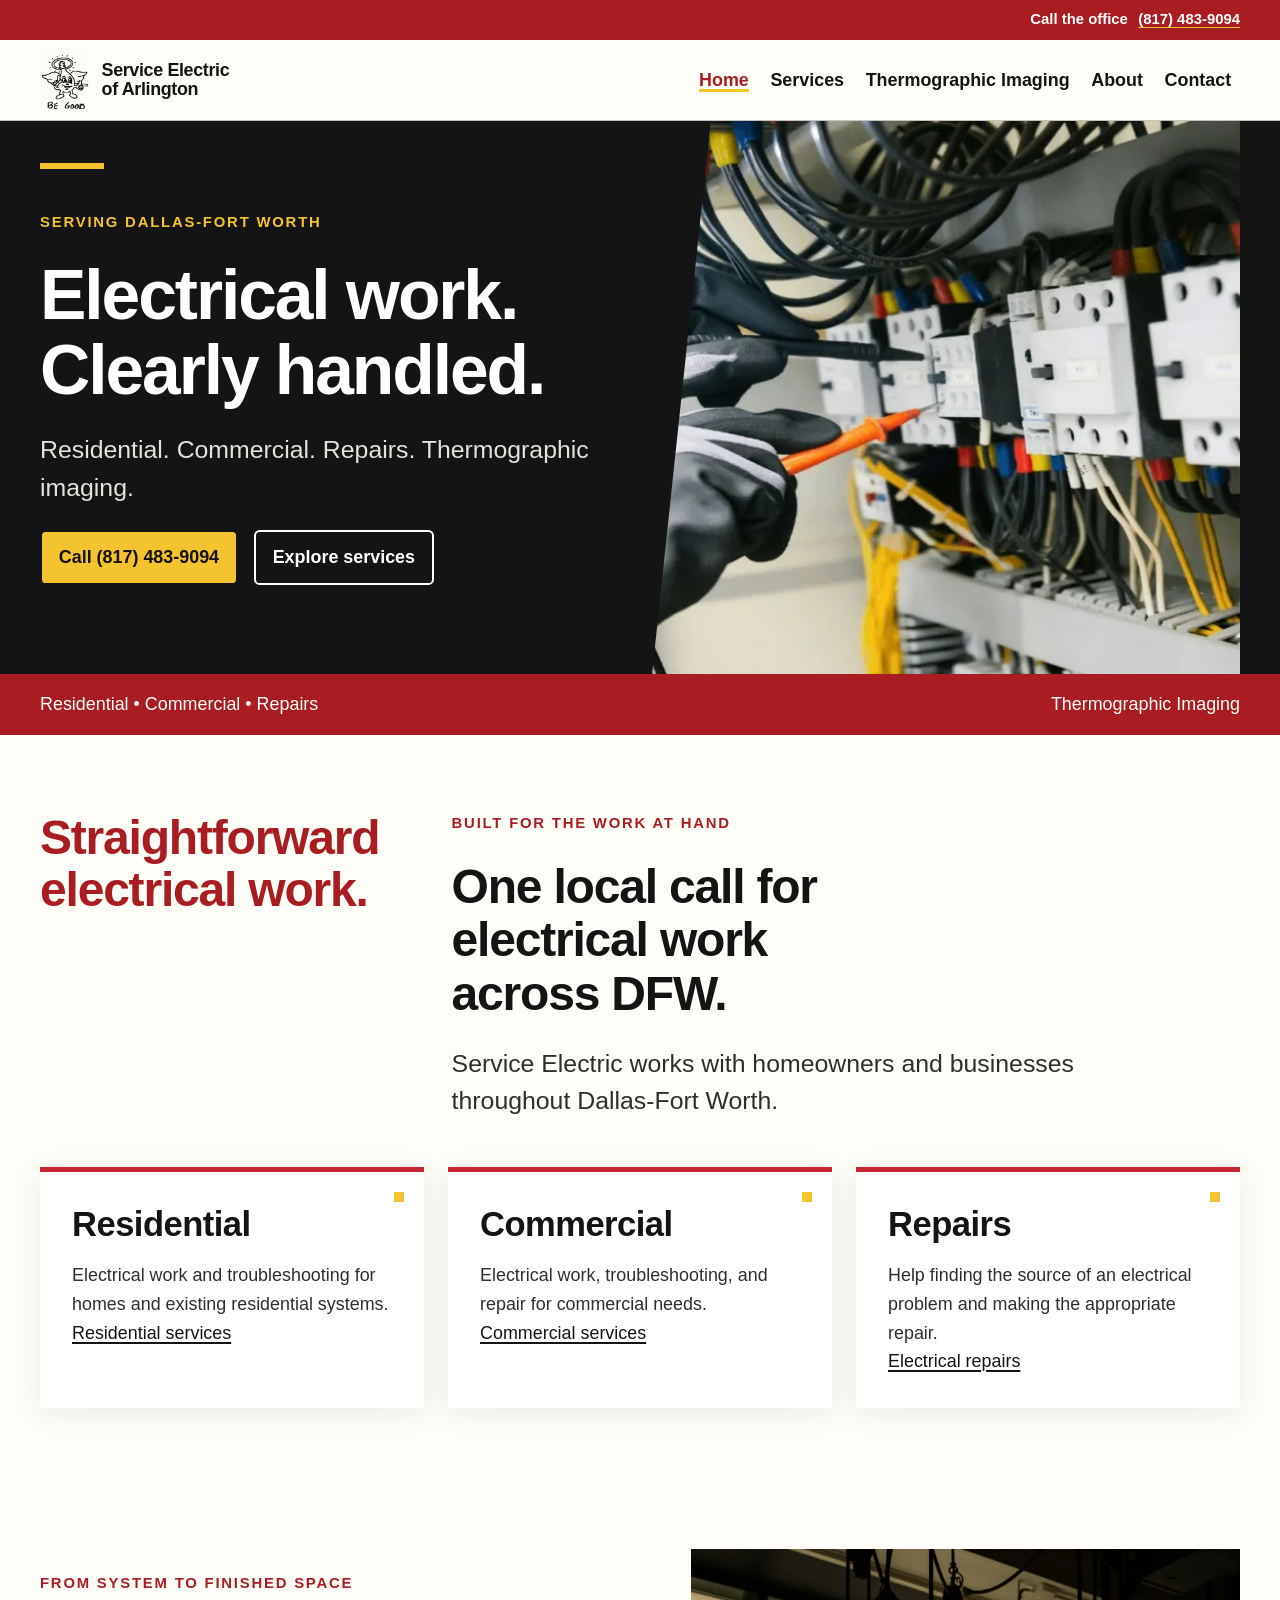
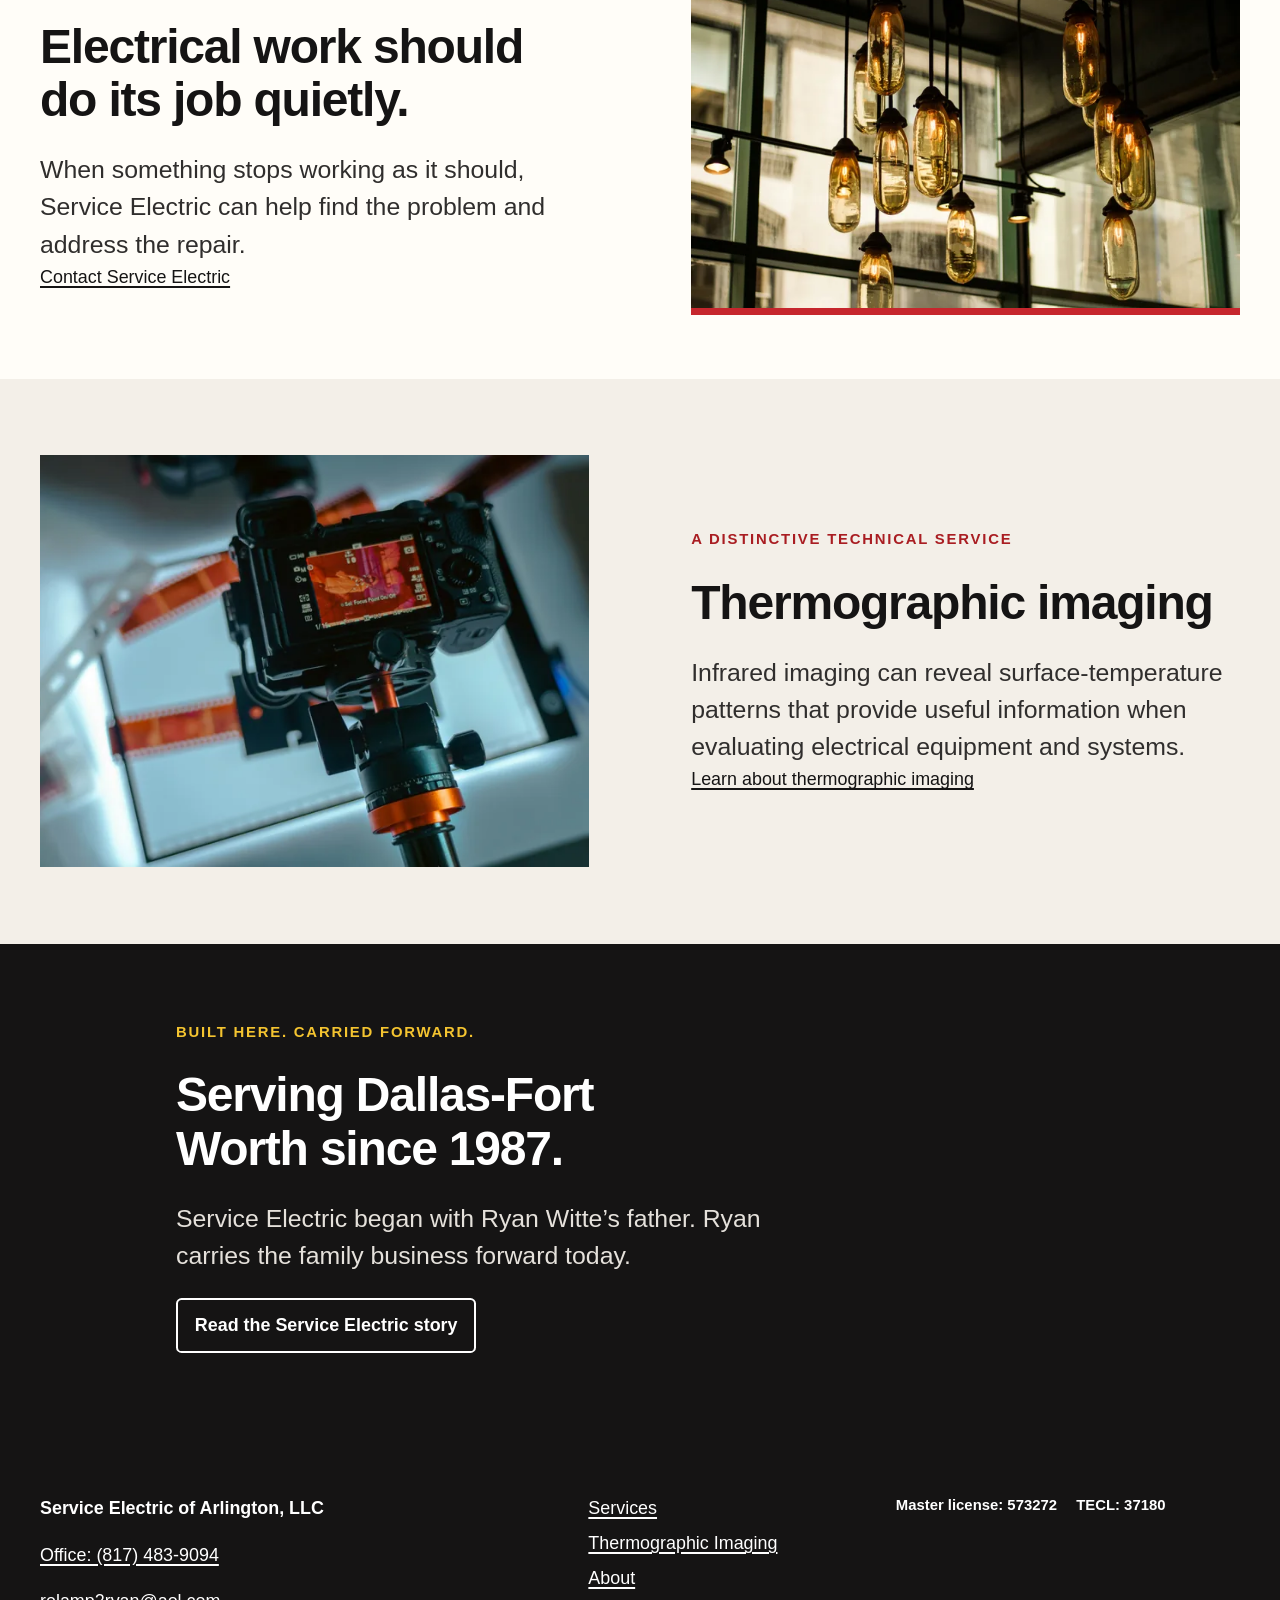
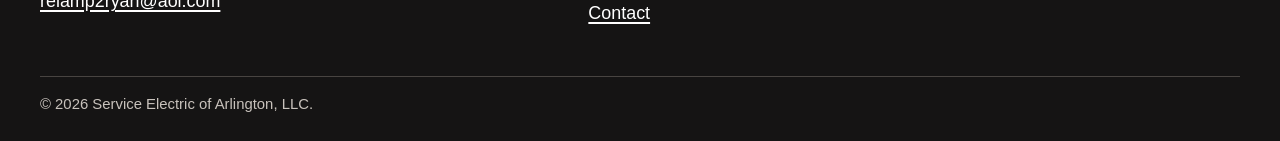
==== commit 0ef3fd4c: "SERVICE ELECTRIC CHECKPOINT 3 - CUSTOMER CONTENT AND IMAGE CURATION" ====
--- a/index.html
+++ b/index.html
@@ -2,25 +2,25 @@
 <html lang="en">
 <head>
   <meta charset="utf-8"><meta name="viewport" content="width=device-width, initial-scale=1">
-  <title>Service Electric of Arlington | Electrical Contractor</title>
-  <meta name="description" content="Service Electric of Arlington, LLC provides residential, commercial, repair, and thermographic imaging services in Arlington, Texas.">
+  <title>DFW Electrical Contractor | Service Electric of Arlington</title>
+  <meta name="description" content="Service Electric of Arlington, LLC serves Dallas-Fort Worth with residential and commercial electrical work, repairs, and thermographic imaging.">
   <link rel="canonical" href="https://service-electric.example.invalid/" data-placeholder="Replace with verified production URL">
-  <meta property="og:type" content="website"><meta property="og:title" content="Service Electric of Arlington, LLC"><meta property="og:description" content="A straightforward electrical contractor serving residential and commercial needs."><meta property="og:url" content="https://service-electric.example.invalid/" data-placeholder="Replace with verified production URL"><meta property="og:image" content="https://service-electric.example.invalid/assets/optimized/images/service-electric-logo-640.webp" data-placeholder="Replace origin before launch">
+  <meta property="og:type" content="website"><meta property="og:title" content="Service Electric of Arlington, LLC"><meta property="og:description" content="Residential. Commercial. Repairs. Thermographic imaging. Serving Dallas-Fort Worth."><meta property="og:url" content="https://service-electric.example.invalid/" data-placeholder="Replace with verified production URL"><meta property="og:image" content="https://service-electric.example.invalid/assets/optimized/images/service-electric-logo-640.webp" data-placeholder="Replace origin before launch">
   <meta name="twitter:card" content="summary"><meta name="twitter:title" content="Service Electric of Arlington, LLC"><meta name="twitter:description" content="Residential. Commercial. Repairs. Thermographic imaging."><meta name="twitter:image" content="https://service-electric.example.invalid/assets/optimized/images/service-electric-logo-640.webp" data-placeholder="Replace origin before launch">
   <link rel="icon" href="/assets/optimized/images/service-electric-logo-160.webp" type="image/webp"><link rel="stylesheet" href="/assets/optimized/css/tokens.css"><link rel="stylesheet" href="/assets/optimized/css/base.css"><link rel="stylesheet" href="/assets/optimized/css/components.css"><link rel="stylesheet" href="/assets/optimized/css/pages.css"><script src="/assets/optimized/js/navigation.js" defer></script>
-  <script type="application/ld+json">{"@context":"https://schema.org","@type":"Electrician","name":"Service Electric of Arlington, LLC","description":"Residential and commercial electrical services, repairs, and thermographic imaging.","identifier":[{"@type":"PropertyValue","name":"Master license","value":"573272"},{"@type":"PropertyValue","name":"Texas Electrical Contractor License","value":"37180"}]}</script>
+  <script type="application/ld+json">{"@context":"https://schema.org","@type":"Electrician","name":"Service Electric of Arlington, LLC","description":"Residential and commercial electrical work, repairs, and thermographic imaging throughout Dallas-Fort Worth.","foundingDate":"1987","telephone":"+1-817-483-9094","email":"relamp2ryan@aol.com","address":{"@type":"PostalAddress","addressLocality":"Arlington","addressRegion":"TX","addressCountry":"US"},"areaServed":"Dallas-Fort Worth","identifier":[{"@type":"PropertyValue","name":"Master license","value":"573272"},{"@type":"PropertyValue","name":"Texas Electrical Contractor License","value":"37180"}]}</script>
 </head>
 <body><a class="skip-link" href="#main">Skip to main content</a>
-<header class="site-header"><div class="shell nav-wrap"><a class="brand" href="/" aria-label="Service Electric of Arlington home"><img src="/assets/optimized/images/service-electric-logo-160.webp" width="160" height="199" alt=""><span>Service Electric<br>of Arlington</span></a><button class="nav-toggle" type="button" data-nav-toggle aria-expanded="false" aria-controls="site-navigation">Menu</button><nav class="site-nav" id="site-navigation" data-navigation data-open="false" aria-label="Primary"><ul><li><a href="/" aria-current="page">Home</a></li><li><a href="/services.html">Services</a></li><li><a href="/thermographic-imaging.html">Thermographic Imaging</a></li><li><a href="/about.html">About</a></li><li><a href="/contact.html">Contact</a></li></ul></nav></div></header>
+<header class="site-header"><div class="contact-bar"><div class="shell contact-bar__inner"><span>Call the office</span><a href="tel:+18174839094">(817) 483-9094</a></div></div><div class="shell nav-wrap"><a class="brand" href="/" aria-label="Service Electric of Arlington home"><img src="/assets/optimized/images/service-electric-logo-160.webp" width="160" height="199" alt=""><span>Service Electric<br>of Arlington</span></a><button class="nav-toggle" type="button" data-nav-toggle aria-expanded="false" aria-controls="site-navigation">Menu</button><nav class="site-nav" id="site-navigation" data-navigation data-open="false" aria-label="Primary"><ul><li><a href="/" aria-current="page">Home</a></li><li><a href="/services.html">Services</a></li><li><a href="/thermographic-imaging.html">Thermographic Imaging</a></li><li><a href="/about.html">About</a></li><li><a href="/contact.html">Contact</a></li></ul></nav></div></header>
 <main id="main">
-  <section class="hero"><div class="shell hero__grid"><div class="hero__copy stack"><p class="eyebrow">Arlington, Texas</p><h1>Electrical work. Clearly handled.</h1><p class="kicker">Residential, commercial, repairs, and thermographic imaging from Service Electric of Arlington.</p><div class="button-row"><a class="button" href="/services.html">Explore services</a><a class="button button--outline" href="/contact.html">Contact Service Electric</a></div></div><picture class="hero__media"><source srcset="/assets/optimized/images/hero-lighting-720.webp 720w, /assets/optimized/images/hero-lighting-1200.webp 1200w, /assets/optimized/images/hero-lighting-1800.webp 1800w" sizes="(min-width: 768px) 50vw, 100vw"><img src="/assets/optimized/images/hero-lighting-1200.webp" width="1200" height="800" alt="Warm exposed lightbulbs in an interior setting" fetchpriority="high"></picture></div></section>
+  <section class="hero"><div class="shell hero__grid"><div class="hero__copy stack"><p class="eyebrow">Serving Dallas-Fort Worth</p><h1>Electrical work. Clearly handled.</h1><p class="kicker">Residential. Commercial. Repairs. Thermographic imaging.</p><div class="button-row"><a class="button" href="tel:+18174839094">Call (817) 483-9094</a><a class="button button--outline" href="/services.html">Explore services</a></div></div><picture class="hero__media"><source srcset="/assets/optimized/images/hero-electrical-720.webp 720w, /assets/optimized/images/hero-electrical-1200.webp 1200w, /assets/optimized/images/hero-electrical-1600.webp 1600w" sizes="(min-width: 768px) 50vw, 100vw"><img src="/assets/optimized/images/hero-electrical-1200.webp" width="1200" height="900" alt="Electrical work at a breaker panel" fetchpriority="high"></picture></div></section>
   <div class="meta-strip"><div class="shell meta-strip__inner"><p>Residential <span aria-hidden="true">&bull;</span> Commercial <span aria-hidden="true">&bull;</span> Repairs</p><p>Thermographic Imaging</p></div></div>
-  <section class="section"><div class="shell"><div class="home-proof"><p class="home-proof__mark">Service,<br>not spectacle.</p><div class="stack reading"><p class="eyebrow">A straightforward approach</p><h2>Clear categories. Technical capability. A local point of contact.</h2><p class="kicker">This first site foundation reflects what is verified today and leaves room for specific capabilities as they are confirmed.</p></div></div><div class="cards"><article class="card"><h3>Residential</h3><p>Electrical service for residential needs. Detailed capabilities are being verified.</p></article><article class="card"><h3>Commercial</h3><p>Electrical service for commercial settings. Project types will be added after owner review.</p></article><article class="card"><h3>Repairs</h3><p>Repair work is a verified service category. Specific repair offerings are not yet published.</p></article></div></div></section>
-  <section class="section section--compact"><div class="shell media-split"><div class="stack"><p class="eyebrow">Work and result</p><h2>Technical work belongs in lived-in spaces.</h2><p class="kicker">The photography moves from the work environment to the lighting people ultimately experience, without presenting stock imagery as Service Electric projects.</p></div><div class="wide-photo"><picture><source srcset="/assets/optimized/images/finished-lighting-720.webp 720w, /assets/optimized/images/finished-lighting-1200.webp 1200w, /assets/optimized/images/finished-lighting-1800.webp 1800w" sizes="(min-width: 768px) 48vw, 100vw"><img src="/assets/optimized/images/finished-lighting-1200.webp" width="1200" height="800" alt="Warm pendant lighting in a finished interior" loading="lazy"></picture></div></div></section>
-  <section class="section section--paper-deep"><div class="shell media-split"><div class="media-frame"><picture><source srcset="/assets/optimized/images/thermal-camera-640.webp 640w, /assets/optimized/images/thermal-camera-960.webp 960w, /assets/optimized/images/thermal-camera-1440.webp 1440w" sizes="(min-width: 768px) 45vw, 100vw"><img src="/assets/optimized/images/thermal-camera-960.webp" width="960" height="720" alt="Thermal imaging camera positioned near electrical equipment" loading="lazy"></picture></div><div class="stack"><p class="eyebrow">A distinctive technical service</p><h2>Thermographic imaging</h2><p class="kicker">Thermographic imaging is important enough to stand on its own. The exact scope and deliverables will be published after owner verification.</p><a href="/thermographic-imaging.html">See the thermographic imaging foundation</a></div></div></section>
-  <section class="section identity-section"><div class="shell media-split media-split--reverse"><div class="artwork-panel"><img class="about-logo" src="/assets/optimized/images/service-electric-logo-640.webp" width="640" height="797" alt="Service Electric's hand-drawn lightbulb character with wings and a halo" loading="lazy"></div><div class="stack"><p class="eyebrow">An identity with meaning</p><h2>The original character stays original.</h2><p class="kicker">The lightbulb character was drawn by Ryan Witte&rsquo;s father. Ryan later added the wings and halo after his father passed away. The artwork is used with care&mdash;not remade into something else.</p><a class="button button--outline" href="/about.html">About Service Electric</a></div></div></section>
+  <section class="section"><div class="shell"><div class="home-proof"><p class="home-proof__mark">Straightforward<br>electrical work.</p><div class="stack reading"><p class="eyebrow">Built for the work at hand</p><h2>One local call for electrical work across DFW.</h2><p class="kicker">Service Electric works with homeowners and businesses throughout Dallas-Fort Worth.</p></div></div><div class="cards"><article class="card"><h3>Residential</h3><p>Electrical work and troubleshooting for homes and existing residential systems.</p><a href="/services.html#residential">Residential services</a></article><article class="card"><h3>Commercial</h3><p>Electrical work, troubleshooting, and repair for commercial needs.</p><a href="/services.html#commercial">Commercial services</a></article><article class="card"><h3>Repairs</h3><p>Help finding the source of an electrical problem and making the appropriate repair.</p><a href="/services.html#repairs">Electrical repairs</a></article></div></div></section>
+  <section class="section section--compact"><div class="shell media-split"><div class="stack"><p class="eyebrow">From system to finished space</p><h2>Electrical work should do its job quietly.</h2><p class="kicker">When something stops working as it should, Service Electric can help find the problem and address the repair.</p><a href="/contact.html">Contact Service Electric</a></div><div class="wide-photo"><picture><source srcset="/assets/optimized/images/finished-lighting-720.webp 720w, /assets/optimized/images/finished-lighting-1200.webp 1200w, /assets/optimized/images/finished-lighting-1800.webp 1800w" sizes="(min-width: 768px) 48vw, 100vw"><img src="/assets/optimized/images/finished-lighting-1200.webp" width="1200" height="800" alt="Warm pendant lighting in a finished interior" loading="lazy"></picture></div></div></section>
+  <section class="section section--paper-deep"><div class="shell media-split"><div class="media-frame"><picture><source srcset="/assets/optimized/images/thermal-camera-640.webp 640w, /assets/optimized/images/thermal-camera-960.webp 960w, /assets/optimized/images/thermal-camera-1440.webp 1440w" sizes="(min-width: 768px) 45vw, 100vw"><img src="/assets/optimized/images/thermal-camera-960.webp" width="960" height="720" alt="Thermal imaging camera positioned near electrical equipment" loading="lazy"></picture></div><div class="stack"><p class="eyebrow">A distinctive technical service</p><h2>Thermographic imaging</h2><p class="kicker">Infrared imaging can reveal surface-temperature patterns that provide useful information when evaluating electrical equipment and systems.</p><a href="/thermographic-imaging.html">Learn about thermographic imaging</a></div></div></section>
+  <section class="section identity-section"><div class="shell history-invite"><p class="eyebrow">Built here. Carried forward.</p><h2>Serving Dallas-Fort Worth since 1987.</h2><p class="kicker">Service Electric began with Ryan Witte&rsquo;s father. Ryan carries the family business forward today.</p><a class="button button--outline" href="/about.html">Read the Service Electric story</a></div></section>
 </main>
-<footer class="footer"><div class="shell"><div class="footer__grid"><div class="stack"><strong>Service Electric of Arlington, LLC</strong><p>Residential <span aria-hidden="true">&bull;</span> Commercial <span aria-hidden="true">&bull;</span> Repairs <span aria-hidden="true">&bull;</span> Thermographic Images</p></div><nav aria-label="Footer"><ul><li><a href="/services.html">Services</a></li><li><a href="/thermographic-imaging.html">Thermographic Imaging</a></li><li><a href="/about.html">About</a></li><li><a href="/contact.html">Contact</a></li></ul></nav><div class="license-line"><span>Master license: 573272</span><span>TECL: 37180</span></div></div><p class="footer__bottom">&copy; <span id="copyright-year">2026</span> Service Electric of Arlington, LLC. Site contact details pending owner verification.</p></div></footer>
+<footer class="footer"><div class="shell"><div class="footer__grid"><div class="footer-contact"><strong>Service Electric of Arlington, LLC</strong><a href="tel:+18174839094">Office: (817) 483-9094</a><a href="mailto:relamp2ryan@aol.com">relamp2ryan@aol.com</a></div><nav aria-label="Footer"><ul><li><a href="/services.html">Services</a></li><li><a href="/thermographic-imaging.html">Thermographic Imaging</a></li><li><a href="/about.html">About</a></li><li><a href="/contact.html">Contact</a></li></ul></nav><div class="license-line"><span>Master license: 573272</span><span>TECL: 37180</span></div></div><p class="footer__bottom">&copy; <span id="copyright-year">2026</span> Service Electric of Arlington, LLC.</p></div></footer>
 </body></html>
 
 
--- a/assets/optimized/css/components.css
+++ b/assets/optimized/css/components.css
@@ -1,7 +1,10 @@
 .site-header { position: relative; z-index: 20; border-bottom: 1px solid var(--steel-300); background: rgb(255 253 248 / 96%); }
+.contact-bar { background: var(--red-700); color: var(--white); font-size: var(--step--1); font-weight: 700; }
+.contact-bar__inner { min-height: 2.5rem; display: flex; align-items: center; justify-content: flex-end; gap: 0.65rem; }
+.contact-bar a { min-height: 2.5rem; display: inline-flex; align-items: center; font-weight: 800; text-decoration-color: var(--yellow-500); }
 .nav-wrap { min-height: 5rem; display: flex; align-items: center; justify-content: space-between; gap: 1rem; }
 .brand { display: flex; align-items: center; gap: 0.7rem; font-weight: 900; line-height: 1.05; text-decoration: none; }
-.brand img { width: 4rem; height: auto; mix-blend-mode: multiply; }
+.brand img { width: 3.15rem; height: auto; flex: 0 0 auto; mix-blend-mode: multiply; }
 .brand span { max-width: 11rem; font-family: var(--font-display); letter-spacing: -0.02em; }
 .nav-toggle { display: inline-flex; min-width: 3rem; min-height: 3rem; align-items: center; justify-content: center; border: 0.1rem solid var(--ink-950); border-radius: var(--radius); background: transparent; font-weight: 800; }
 .site-nav { display: none; position: absolute; inset: 100% 0 auto; border-bottom: 1px solid var(--steel-300); background: var(--paper); padding: 1rem; box-shadow: var(--shadow); }
@@ -49,6 +52,13 @@
 .contact-slot { min-height: 9rem; border: 1px dashed var(--steel-600); padding: var(--space-4); }
 .contact-slot dt { font-weight: 800; }
 .contact-slot dd { margin: 0.4rem 0 0; color: var(--steel-600); }
+.contact-slot--primary { border: 0; border-top: 0.32rem solid var(--red-600); background: var(--white); box-shadow: 0 0.4rem 1.8rem rgb(21 20 20 / 8%); }
+.contact-slot--primary dd { color: var(--ink-950); }
+.contact-link { display: inline-flex; min-height: 2.75rem; align-items: center; font-family: var(--font-display); font-size: var(--step-1); font-weight: 800; }
+.contact-finale .wide-photo::after { background: var(--yellow-500); }
+.contact-actions { display: flex; flex-wrap: wrap; gap: var(--space-3); }
+.footer-contact { display: grid; gap: 0.35rem; }
+.footer-contact a { width: fit-content; }
 @media (min-width: 56rem) {
   .nav-toggle { display: none; }
   .site-nav { display: block; position: static; border: 0; background: transparent; padding: 0; box-shadow: none; }
@@ -61,5 +71,6 @@
   .media-split--reverse > :first-child { order: 2; }
   .page-intro__grid { grid-template-columns: 1.15fr 0.85fr; align-items: end; }
   .contact-grid { grid-template-columns: repeat(2, 1fr); }
+  .contact-slot--wide { grid-column: 1 / -1; }
   .footer__grid { grid-template-columns: 1.5fr 0.8fr 1fr; }
 }
--- a/assets/optimized/css/pages.css
+++ b/assets/optimized/css/pages.css
@@ -9,13 +9,18 @@
 .identity-section { background: var(--ink-950); color: var(--white); }
 .identity-section .eyebrow { color: var(--yellow-500); }
 .identity-section .kicker { color: #e5e1db; }
+.history-invite { display: grid; max-width: 58rem; gap: var(--space-4); }
+.history-invite .button { width: fit-content; }
 .artwork-panel { position: relative; width: min(100%, 30rem); margin-inline: auto; padding: clamp(2.5rem, 5vw, 3.5rem) clamp(1.5rem, 4vw, 3rem) clamp(1.5rem, 4vw, 3rem); background: var(--paper); border: 1px solid #ded7ce; box-shadow: var(--shadow); }
-.artwork-panel::before { content: "Original artwork"; position: absolute; inset: 1rem auto auto 1rem; color: var(--red-700); font-size: 0.72rem; font-weight: 800; letter-spacing: 0.12em; text-transform: uppercase; }
 .about-logo { width: 100%; margin-inline: auto; background: var(--paper); }
+.story-grid { display: grid; gap: var(--space-6); align-items: end; }
+.history-year { display: grid; gap: 0.35rem; border-left: 0.45rem solid var(--yellow-500); padding: var(--space-4) var(--space-5); background: var(--red-700); color: var(--white); }
+.history-year strong { font-family: var(--font-display); font-size: clamp(3.5rem, 10vw, 7rem); line-height: 0.9; }
+.history-year span { font-weight: 800; }
 .thermal-gallery { display: grid; gap: var(--space-4); margin-top: clamp(2rem, 5vw, 4rem); }
 .thermal-gallery img { width: 100%; aspect-ratio: 4 / 3; object-fit: cover; }
 .thermal-gallery picture:nth-child(2) { margin-top: clamp(0rem, 4vw, 3rem); }
 .fact-list { list-style: none; border-top: 1px solid var(--steel-300); }
 .fact-list li { display: grid; grid-template-columns: minmax(8rem, 0.45fr) 1fr; gap: 1rem; padding-block: 0.9rem; border-bottom: 1px solid var(--steel-300); }
 .fact-list strong { color: var(--red-700); }
-@media (min-width: 56rem) { .home-proof { grid-template-columns: 0.65fr 1.35fr; align-items: start; } .process { grid-template-columns: repeat(3, 1fr); } .process li { grid-template-columns: 1fr; } .thermal-gallery { grid-template-columns: repeat(2, 1fr); } }
+@media (min-width: 56rem) { .home-proof { grid-template-columns: 0.65fr 1.35fr; align-items: start; } .story-grid { grid-template-columns: 1.25fr 0.75fr; } .process { grid-template-columns: repeat(3, 1fr); } .process li { grid-template-columns: 1fr; } .thermal-gallery { grid-template-columns: repeat(2, 1fr); } }
